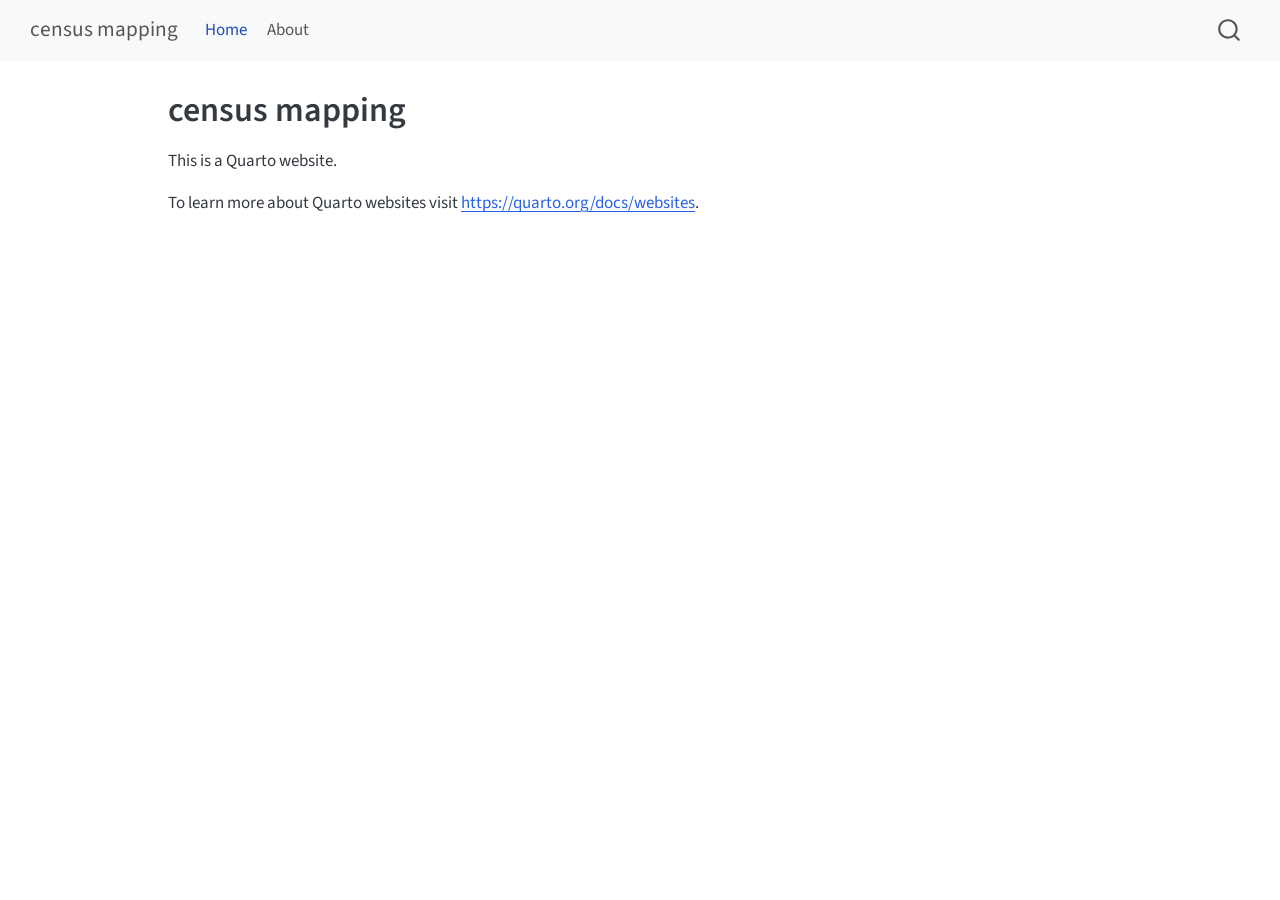
==== index.html @ 7a1b5e90 "Built site for gh-pages" ====
<!DOCTYPE html>
<html xmlns="http://www.w3.org/1999/xhtml" lang="en" xml:lang="en"><head>

<meta charset="utf-8">
<meta name="generator" content="quarto-1.10.19">

<meta name="viewport" content="width=device-width, initial-scale=1.0, user-scalable=yes">


<title>census mapping</title>
<style>
/* Default styles provided by pandoc.
** See https://pandoc.org/MANUAL.html#variables-for-html for config info.
*/
span.smallcaps{font-variant: small-caps;}
div.columns{display: flex; gap: 1.5em;}
div.column{flex: auto;}
@media screen {
div.columns{gap: min(4vw, 1.5em);}
div.column{overflow-x: auto;}
}
div.hanging-indent{margin-left: 1.5em; text-indent: -1.5em;}
ul.task-list{list-style: none;}
ul.task-list li input[type="checkbox"] {
  width: 0.8em;
  margin: 0 0.8em 0.2em -1em; /* quarto-specific, see https://github.com/quarto-dev/quarto-cli/issues/4556 */ 
  vertical-align: middle;
}
</style>


<script src="site_libs/quarto-nav/quarto-nav.js"></script>
<script src="site_libs/quarto-nav/headroom.min.js"></script>
<script src="site_libs/clipboard/clipboard.min.js"></script>
<script src="site_libs/quarto-search/autocomplete.umd.js"></script>
<script src="site_libs/quarto-search/fuse.min.js"></script>
<script src="site_libs/quarto-search/quarto-search.js"></script>
<meta name="quarto:offset" content="./">
<script src="site_libs/quarto-html/quarto.js" type="module"></script>
<script src="site_libs/quarto-html/tabsets/tabsets.js" type="module"></script>
<script src="site_libs/quarto-html/popper.min.js"></script>
<script src="site_libs/quarto-html/tippy.umd.min.js"></script>
<script src="site_libs/quarto-html/anchor.min.js"></script>
<link href="site_libs/quarto-html/tippy.css" rel="stylesheet">
<link href="site_libs/quarto-html/quarto-syntax-highlighting-bf27225e3a48a9273f3daa8f8e829971.css" rel="stylesheet" id="quarto-text-highlighting-styles">
<script src="site_libs/bootstrap/bootstrap.min.js"></script>
<link href="site_libs/bootstrap/bootstrap-icons.css" rel="stylesheet">
<link href="site_libs/bootstrap/bootstrap-22ddd0bc8811bb05b22c9f1af5ad3da3.min.css" rel="stylesheet" append-hash="true" id="quarto-bootstrap" data-mode="light">
<script id="quarto-search-options" type="application/json">{
  "location": "navbar",
  "copy-button": false,
  "collapse-after": 3,
  "panel-placement": "end",
  "type": "overlay",
  "limit": 50,
  "keyboard-shortcut": [
    "f",
    "/",
    "s"
  ],
  "show-item-context": false,
  "language": {
    "search-no-results-text": "No results",
    "search-matching-documents-text": "matching documents",
    "search-copy-link-title": "Copy link to search",
    "search-hide-matches-text": "Hide additional matches",
    "search-more-match-text": "more match in this document",
    "search-more-matches-text": "more matches in this document",
    "search-clear-button-title": "Clear",
    "search-text-placeholder": "",
    "search-detached-cancel-button-title": "Cancel",
    "search-submit-button-title": "Submit",
    "search-label": "Search"
  }
}</script>


<link rel="stylesheet" href="styles.css">
</head>

<body class="nav-fixed quarto-light">

<div id="quarto-search-results"></div>
  <header id="quarto-header" class="headroom fixed-top">
    <nav class="navbar navbar-expand-lg " data-bs-theme="dark">
      <div class="navbar-container container-fluid">
      <div class="navbar-brand-container mx-auto">
    <a class="navbar-brand" href="./index.html">
    <span class="navbar-title">census mapping</span>
    </a>
  </div>
            <div id="quarto-search" class="" title="Search"></div>
          <button class="navbar-toggler" type="button" data-bs-toggle="collapse" data-bs-target="#navbarCollapse" aria-controls="navbarCollapse" role="menu" aria-expanded="false" aria-label="Toggle navigation" onclick="if (window.quartoToggleHeadroom) { window.quartoToggleHeadroom(); }">
  <span class="navbar-toggler-icon"></span>
</button>
          <div class="collapse navbar-collapse" id="navbarCollapse">
            <ul class="navbar-nav navbar-nav-scroll me-auto">
  <li class="nav-item">
    <a class="nav-link active" href="./index.html" aria-current="page"> 
<span class="menu-text">Home</span></a>
  </li>  
  <li class="nav-item">
    <a class="nav-link" href="./about.html"> 
<span class="menu-text">About</span></a>
  </li>  
</ul>
          </div> <!-- /navcollapse -->
            <div class="quarto-navbar-tools">
</div>
      </div> <!-- /container-fluid -->
    </nav>
</header>
<!-- content -->
<div id="quarto-content" class="quarto-container page-columns page-rows-contents page-layout-article page-navbar">
<!-- sidebar -->
<!-- margin-sidebar -->
    <div id="quarto-margin-sidebar" class="sidebar margin-sidebar zindex-bottom">
        
    </div>
<!-- main -->
<main class="content" id="quarto-document-content">

<header id="title-block-header" class="quarto-title-block default">
<div class="quarto-title">
<h1 class="title">census mapping</h1>
</div>



<div class="quarto-title-meta">

    
  
    
  </div>
  


</header>


<p>This is a Quarto website.</p>
<p>To learn more about Quarto websites visit <a href="https://quarto.org/docs/websites" class="uri">https://quarto.org/docs/websites</a>.</p>



</main> <!-- /main -->
<script id="quarto-html-after-body" type="application/javascript">
  window.document.addEventListener("DOMContentLoaded", function (event) {
    const icon = "";
    const anchorJS = new window.AnchorJS();
    anchorJS.options = {
      placement: 'right',
      icon: icon
    };
    anchorJS.add('.anchored');
    const isCodeAnnotation = (el) => {
      for (const clz of el.classList) {
        if (clz.startsWith('code-annotation-')) {                     
          return true;
        }
      }
      return false;
    }
    const onCopySuccess = function(e) {
      // button target
      const button = e.trigger;
      // don't keep focus
      button.blur();
      // flash "checked"
      button.classList.add('code-copy-button-checked');
      var currentTitle = button.getAttribute("title");
      button.setAttribute("title", "Copied!");
      let tooltip;
      if (window.bootstrap) {
        button.setAttribute("data-bs-toggle", "tooltip");
        button.setAttribute("data-bs-placement", "left");
        button.setAttribute("data-bs-title", "Copied!");
        tooltip = new bootstrap.Tooltip(button, 
          { trigger: "manual", 
            customClass: "code-copy-button-tooltip",
            offset: [0, -8]});
        tooltip.show();    
      }
      setTimeout(function() {
        if (tooltip) {
          tooltip.hide();
          button.removeAttribute("data-bs-title");
          button.removeAttribute("data-bs-toggle");
          button.removeAttribute("data-bs-placement");
        }
        button.setAttribute("title", currentTitle);
        button.classList.remove('code-copy-button-checked');
      }, 1000);
      // clear code selection
      e.clearSelection();
    }
    const getTextToCopy = function(trigger) {
      const outerScaffold = trigger.parentElement.cloneNode(true);
      const codeEl = outerScaffold.querySelector('code');
      for (const childEl of codeEl.children) {
        if (isCodeAnnotation(childEl)) {
          childEl.remove();
        }
      }
      return codeEl.innerText;
    }
    const clipboard = new window.ClipboardJS('.code-copy-button:not([data-in-quarto-modal])', {
      text: getTextToCopy
    });
    clipboard.on('success', onCopySuccess);
    if (window.document.getElementById('quarto-embedded-source-code-modal')) {
      const clipboardModal = new window.ClipboardJS('.code-copy-button[data-in-quarto-modal]', {
        text: getTextToCopy,
        container: window.document.getElementById('quarto-embedded-source-code-modal')
      });
      clipboardModal.on('success', onCopySuccess);
    }
      var localhostRegex = new RegExp(/^(?:http|https):\/\/localhost\:?[0-9]*\//);
      var mailtoRegex = new RegExp(/^mailto:/);
        var filterRegex = new RegExp('/' + window.location.host + '/');
      var isInternal = (href) => {
          return filterRegex.test(href) || localhostRegex.test(href) || mailtoRegex.test(href);
      }
      // Inspect non-navigation links and adorn them if external
     var links = window.document.querySelectorAll('a[href]:not(.nav-link):not(.navbar-brand):not(.toc-action):not(.sidebar-link):not(.sidebar-item-toggle):not(.pagination-link):not(.no-external):not([aria-hidden]):not(.dropdown-item):not(.quarto-navigation-tool):not(.about-link)');
      for (var i=0; i<links.length; i++) {
        const link = links[i];
        if (!isInternal(link.href)) {
          // undo the damage that might have been done by quarto-nav.js in the case of
          // links that we want to consider external
          if (link.dataset.originalHref !== undefined) {
            link.href = link.dataset.originalHref;
          }
        }
      }
    function tippyHover(el, contentFn, onTriggerFn, onUntriggerFn) {
      const config = {
        allowHTML: true,
        maxWidth: 500,
        delay: 100,
        arrow: false,
        appendTo: function(el) {
            return el.parentElement;
        },
        interactive: true,
        interactiveBorder: 10,
        theme: 'quarto',
        placement: 'bottom-start',
      };
      if (contentFn) {
        config.content = contentFn;
      }
      if (onTriggerFn) {
        config.onTrigger = onTriggerFn;
      }
      if (onUntriggerFn) {
        config.onUntrigger = onUntriggerFn;
      }
      window.tippy(el, config); 
    }
    const noterefs = window.document.querySelectorAll('a[role="doc-noteref"]');
    for (var i=0; i<noterefs.length; i++) {
      const ref = noterefs[i];
      tippyHover(ref, function() {
        // use id or data attribute instead here
        let href = ref.getAttribute('data-footnote-href') || ref.getAttribute('href');
        try { href = new URL(href).hash; } catch {}
        const id = href.replace(/^#\/?/, "");
        const note = window.document.getElementById(id);
        if (note) {
          return note.innerHTML;
        } else {
          return "";
        }
      });
    }
    const xrefs = window.document.querySelectorAll('a.quarto-xref');
    const processXRef = (id, note) => {
      // Strip column container classes
      const stripColumnClz = (el) => {
        el.classList.remove("page-full", "page-columns");
        if (el.children) {
          for (const child of el.children) {
            stripColumnClz(child);
          }
        }
      }
      stripColumnClz(note)
      if (id === null || id.startsWith('sec-')) {
        // Special case sections, only their first couple elements
        const container = document.createElement("div");
        if (note.children && note.children.length > 2) {
          container.appendChild(note.children[0].cloneNode(true));
          for (let i = 1; i < note.children.length; i++) {
            const child = note.children[i];
            if (child.tagName === "P" && child.innerText === "") {
              continue;
            } else {
              container.appendChild(child.cloneNode(true));
              break;
            }
          }
          if (window.Quarto?.typesetMath) {
            window.Quarto.typesetMath(container);
          }
          return container.innerHTML
        } else {
          if (window.Quarto?.typesetMath) {
            window.Quarto.typesetMath(note);
          }
          return note.innerHTML;
        }
      } else {
        // Remove any anchor links if they are present
        const anchorLink = note.querySelector('a.anchorjs-link');
        if (anchorLink) {
          anchorLink.remove();
        }
        if (window.Quarto?.typesetMath) {
          window.Quarto.typesetMath(note);
        }
        if (note.classList.contains("callout")) {
          return note.outerHTML;
        } else {
          return note.innerHTML;
        }
      }
    }
    for (var i=0; i<xrefs.length; i++) {
      const xref = xrefs[i];
      tippyHover(xref, undefined, function(instance) {
        instance.disable();
        let url = xref.getAttribute('href');
        let hash = undefined; 
        if (url.startsWith('#')) {
          hash = url;
        } else {
          try { hash = new URL(url).hash; } catch {}
        }
        if (hash) {
          const id = hash.replace(/^#\/?/, "");
          const note = window.document.getElementById(id);
          if (note !== null) {
            try {
              const html = processXRef(id, note.cloneNode(true));
              instance.setContent(html);
            } finally {
              instance.enable();
              instance.show();
            }
          } else {
            // See if we can fetch this
            fetch(url.split('#')[0])
            .then(res => res.text())
            .then(html => {
              const parser = new DOMParser();
              const htmlDoc = parser.parseFromString(html, "text/html");
              const note = htmlDoc.getElementById(id);
              if (note !== null) {
                const html = processXRef(id, note);
                instance.setContent(html);
              } 
            }).finally(() => {
              instance.enable();
              instance.show();
            });
          }
        } else {
          // See if we can fetch a full url (with no hash to target)
          // This is a special case and we should probably do some content thinning / targeting
          fetch(url)
          .then(res => res.text())
          .then(html => {
            const parser = new DOMParser();
            const htmlDoc = parser.parseFromString(html, "text/html");
            const note = htmlDoc.querySelector('main.content');
            if (note !== null) {
              // This should only happen for chapter cross references
              // (since there is no id in the URL)
              // remove the first header
              if (note.children.length > 0 && note.children[0].tagName === "HEADER") {
                note.children[0].remove();
              }
              const html = processXRef(null, note);
              instance.setContent(html);
            } 
          }).finally(() => {
            instance.enable();
            instance.show();
          });
        }
      }, function(instance) {
      });
    }
        let selectedAnnoteEl;
        const selectorForAnnotation = ( cell, annotation) => {
          let cellAttr = 'data-code-cell="' + cell + '"';
          let lineAttr = 'data-code-annotation="' +  annotation + '"';
          const selector = 'span[' + cellAttr + '][' + lineAttr + ']';
          return selector;
        }
        const selectCodeLines = (annoteEl) => {
          const doc = window.document;
          const targetCell = annoteEl.getAttribute("data-target-cell");
          const targetAnnotation = annoteEl.getAttribute("data-target-annotation");
          const annoteSpan = window.document.querySelector(selectorForAnnotation(targetCell, targetAnnotation));
          const lines = annoteSpan.getAttribute("data-code-lines").split(",");
          const lineIds = lines.map((line) => {
            return targetCell + "-" + line;
          })
          let top = null;
          let height = null;
          let parent = null;
          if (lineIds.length > 0) {
              //compute the position of the single el (top and bottom and make a div)
              const el = window.document.getElementById(lineIds[0]);
              top = el.offsetTop;
              height = el.offsetHeight;
              parent = el.parentElement.parentElement;
            if (lineIds.length > 1) {
              const lastEl = window.document.getElementById(lineIds[lineIds.length - 1]);
              const bottom = lastEl.offsetTop + lastEl.offsetHeight;
              height = bottom - top;
            }
            if (top !== null && height !== null && parent !== null) {
              // cook up a div (if necessary) and position it 
              let div = window.document.getElementById("code-annotation-line-highlight");
              if (div === null) {
                div = window.document.createElement("div");
                div.setAttribute("id", "code-annotation-line-highlight");
                div.style.position = 'absolute';
                parent.appendChild(div);
              }
              div.style.top = top - 2 + "px";
              div.style.height = height + 4 + "px";
              div.style.left = 0;
              let gutterDiv = window.document.getElementById("code-annotation-line-highlight-gutter");
              if (gutterDiv === null) {
                gutterDiv = window.document.createElement("div");
                gutterDiv.setAttribute("id", "code-annotation-line-highlight-gutter");
                gutterDiv.style.position = 'absolute';
                const codeCell = window.document.getElementById(targetCell);
                const gutter = codeCell.querySelector('.code-annotation-gutter');
                gutter.appendChild(gutterDiv);
              }
              gutterDiv.style.top = top - 2 + "px";
              gutterDiv.style.height = height + 4 + "px";
            }
            selectedAnnoteEl = annoteEl;
          }
        };
        const unselectCodeLines = () => {
          const elementsIds = ["code-annotation-line-highlight", "code-annotation-line-highlight-gutter"];
          elementsIds.forEach((elId) => {
            const div = window.document.getElementById(elId);
            if (div) {
              div.remove();
            }
          });
          selectedAnnoteEl = undefined;
        };
          // Handle positioning of the toggle
      window.addEventListener(
        "resize",
        throttle(() => {
          elRect = undefined;
          if (selectedAnnoteEl) {
            selectCodeLines(selectedAnnoteEl);
          }
        }, 10)
      );
      function throttle(fn, ms) {
      let throttle = false;
      let timer;
        return (...args) => {
          if(!throttle) { // first call gets through
              fn.apply(this, args);
              throttle = true;
          } else { // all the others get throttled
              if(timer) clearTimeout(timer); // cancel #2
              timer = setTimeout(() => {
                fn.apply(this, args);
                timer = throttle = false;
              }, ms);
          }
        };
      }
        // Attach click handler to the DT
        const annoteDls = window.document.querySelectorAll('dt[data-target-cell]');
        for (const annoteDlNode of annoteDls) {
          annoteDlNode.addEventListener('click', (event) => {
            const clickedEl = event.target;
            if (clickedEl !== selectedAnnoteEl) {
              unselectCodeLines();
              const activeEl = window.document.querySelector('dt[data-target-cell].code-annotation-active');
              if (activeEl) {
                activeEl.classList.remove('code-annotation-active');
              }
              selectCodeLines(clickedEl);
              clickedEl.classList.add('code-annotation-active');
            } else {
              // Unselect the line
              unselectCodeLines();
              clickedEl.classList.remove('code-annotation-active');
            }
          });
        }
    const findCites = (el) => {
      const parentEl = el.parentElement;
      if (parentEl) {
        const cites = parentEl.dataset.cites;
        if (cites) {
          return {
            el,
            cites: cites.split(' ')
          };
        } else {
          return findCites(el.parentElement)
        }
      } else {
        return undefined;
      }
    };
    var bibliorefs = window.document.querySelectorAll('a[role="doc-biblioref"]');
    for (var i=0; i<bibliorefs.length; i++) {
      const ref = bibliorefs[i];
      const citeInfo = findCites(ref);
      if (citeInfo) {
        tippyHover(citeInfo.el, function() {
          var popup = window.document.createElement('div');
          citeInfo.cites.forEach(function(cite) {
            var citeDiv = window.document.createElement('div');
            citeDiv.classList.add('hanging-indent');
            citeDiv.classList.add('csl-entry');
            var biblioDiv = window.document.getElementById('ref-' + cite);
            if (biblioDiv) {
              citeDiv.innerHTML = biblioDiv.innerHTML;
            }
            popup.appendChild(citeDiv);
          });
          return popup.innerHTML;
        });
      }
    }
  });
  </script>
</div> <!-- /content -->




</body></html>
---- site_libs/quarto-html/tippy.css ----
.tippy-box[data-animation=fade][data-state=hidden]{opacity:0}[data-tippy-root]{max-width:calc(100vw - 10px)}.tippy-box{position:relative;background-color:#333;color:#fff;border-radius:4px;font-size:14px;line-height:1.4;white-space:normal;outline:0;transition-property:transform,visibility,opacity}.tippy-box[data-placement^=top]>.tippy-arrow{bottom:0}.tippy-box[data-placement^=top]>.tippy-arrow:before{bottom:-7px;left:0;border-width:8px 8px 0;border-top-color:initial;transform-origin:center top}.tippy-box[data-placement^=bottom]>.tippy-arrow{top:0}.tippy-box[data-placement^=bottom]>.tippy-arrow:before{top:-7px;left:0;border-width:0 8px 8px;border-bottom-color:initial;transform-origin:center bottom}.tippy-box[data-placement^=left]>.tippy-arrow{right:0}.tippy-box[data-placement^=left]>.tippy-arrow:before{border-width:8px 0 8px 8px;border-left-color:initial;right:-7px;transform-origin:center left}.tippy-box[data-placement^=right]>.tippy-arrow{left:0}.tippy-box[data-placement^=right]>.tippy-arrow:before{left:-7px;border-width:8px 8px 8px 0;border-right-color:initial;transform-origin:center right}.tippy-box[data-inertia][data-state=visible]{transition-timing-function:cubic-bezier(.54,1.5,.38,1.11)}.tippy-arrow{width:16px;height:16px;color:#333}.tippy-arrow:before{content:"";position:absolute;border-color:transparent;border-style:solid}.tippy-content{position:relative;padding:5px 9px;z-index:1}
---- site_libs/quarto-html/quarto-syntax-highlighting-bf27225e3a48a9273f3daa8f8e829971.css ----
/* quarto syntax highlight colors */
:root {
  --quarto-hl-ot-color: #003B4F;
  --quarto-hl-at-color: #657422;
  --quarto-hl-ss-color: #20794D;
  --quarto-hl-an-color: #5E5E5E;
  --quarto-hl-fu-color: #4758AB;
  --quarto-hl-st-color: #20794D;
  --quarto-hl-cf-color: #003B4F;
  --quarto-hl-op-color: #5E5E5E;
  --quarto-hl-er-color: #AD0000;
  --quarto-hl-bn-color: #AD0000;
  --quarto-hl-al-color: #AD0000;
  --quarto-hl-va-color: #111111;
  --quarto-hl-bu-color: inherit;
  --quarto-hl-ex-color: inherit;
  --quarto-hl-pp-color: #AD0000;
  --quarto-hl-in-color: #5E5E5E;
  --quarto-hl-vs-color: #20794D;
  --quarto-hl-wa-color: #5E5E5E;
  --quarto-hl-do-color: #5E5E5E;
  --quarto-hl-im-color: #00769E;
  --quarto-hl-ch-color: #20794D;
  --quarto-hl-dt-color: #AD0000;
  --quarto-hl-fl-color: #AD0000;
  --quarto-hl-co-color: #5E5E5E;
  --quarto-hl-cv-color: #5E5E5E;
  --quarto-hl-cn-color: #8f5902;
  --quarto-hl-sc-color: #5E5E5E;
  --quarto-hl-dv-color: #AD0000;
  --quarto-hl-kw-color: #003B4F;
}

/* other quarto variables */
:root {
  --quarto-font-monospace: SFMono-Regular, Menlo, Monaco, Consolas, "Liberation Mono", "Courier New", monospace;
}

/* syntax highlight based on Pandoc's rules */
pre > code.sourceCode > span {
  color: #003B4F;
}

code.sourceCode > span {
  color: #003B4F;
}

div.sourceCode,
div.sourceCode pre.sourceCode {
  color: #003B4F;
}

/* Normal */
code span {
  color: #003B4F;
}

/* Alert */
code span.al {
  color: #AD0000;
  font-style: inherit;
}

/* Annotation */
code span.an {
  color: #5E5E5E;
  font-style: inherit;
}

/* Attribute */
code span.at {
  color: #657422;
  font-style: inherit;
}

/* BaseN */
code span.bn {
  color: #AD0000;
  font-style: inherit;
}

/* BuiltIn */
code span.bu {
  font-style: inherit;
}

/* ControlFlow */
code span.cf {
  color: #003B4F;
  font-weight: bold;
  font-style: inherit;
}

/* Char */
code span.ch {
  color: #20794D;
  font-style: inherit;
}

/* Constant */
code span.cn {
  color: #8f5902;
  font-style: inherit;
}

/* Comment */
code span.co {
  color: #5E5E5E;
  font-style: inherit;
}

/* CommentVar */
code span.cv {
  color: #5E5E5E;
  font-style: italic;
}

/* Documentation */
code span.do {
  color: #5E5E5E;
  font-style: italic;
}

/* DataType */
code span.dt {
  color: #AD0000;
  font-style: inherit;
}

/* DecVal */
code span.dv {
  color: #AD0000;
  font-style: inherit;
}

/* Error */
code span.er {
  color: #AD0000;
  font-style: inherit;
}

/* Extension */
code span.ex {
  font-style: inherit;
}

/* Float */
code span.fl {
  color: #AD0000;
  font-style: inherit;
}

/* Function */
code span.fu {
  color: #4758AB;
  font-style: inherit;
}

/* Import */
code span.im {
  color: #00769E;
  font-style: inherit;
}

/* Information */
code span.in {
  color: #5E5E5E;
  font-style: inherit;
}

/* Keyword */
code span.kw {
  color: #003B4F;
  font-weight: bold;
  font-style: inherit;
}

/* Operator */
code span.op {
  color: #5E5E5E;
  font-style: inherit;
}

/* Other */
code span.ot {
  color: #003B4F;
  font-style: inherit;
}

/* Preprocessor */
code span.pp {
  color: #AD0000;
  font-style: inherit;
}

/* SpecialChar */
code span.sc {
  color: #5E5E5E;
  font-style: inherit;
}

/* SpecialString */
code span.ss {
  color: #20794D;
  font-style: inherit;
}

/* String */
code span.st {
  color: #20794D;
  font-style: inherit;
}

/* Variable */
code span.va {
  color: #111111;
  font-style: inherit;
}

/* VerbatimString */
code span.vs {
  color: #20794D;
  font-style: inherit;
}

/* Warning */
code span.wa {
  color: #5E5E5E;
  font-style: italic;
}

.prevent-inlining {
  content: "</";
}

/*# sourceMappingURL=8be38f48d34c45af72792cbd699585e7.css.map */
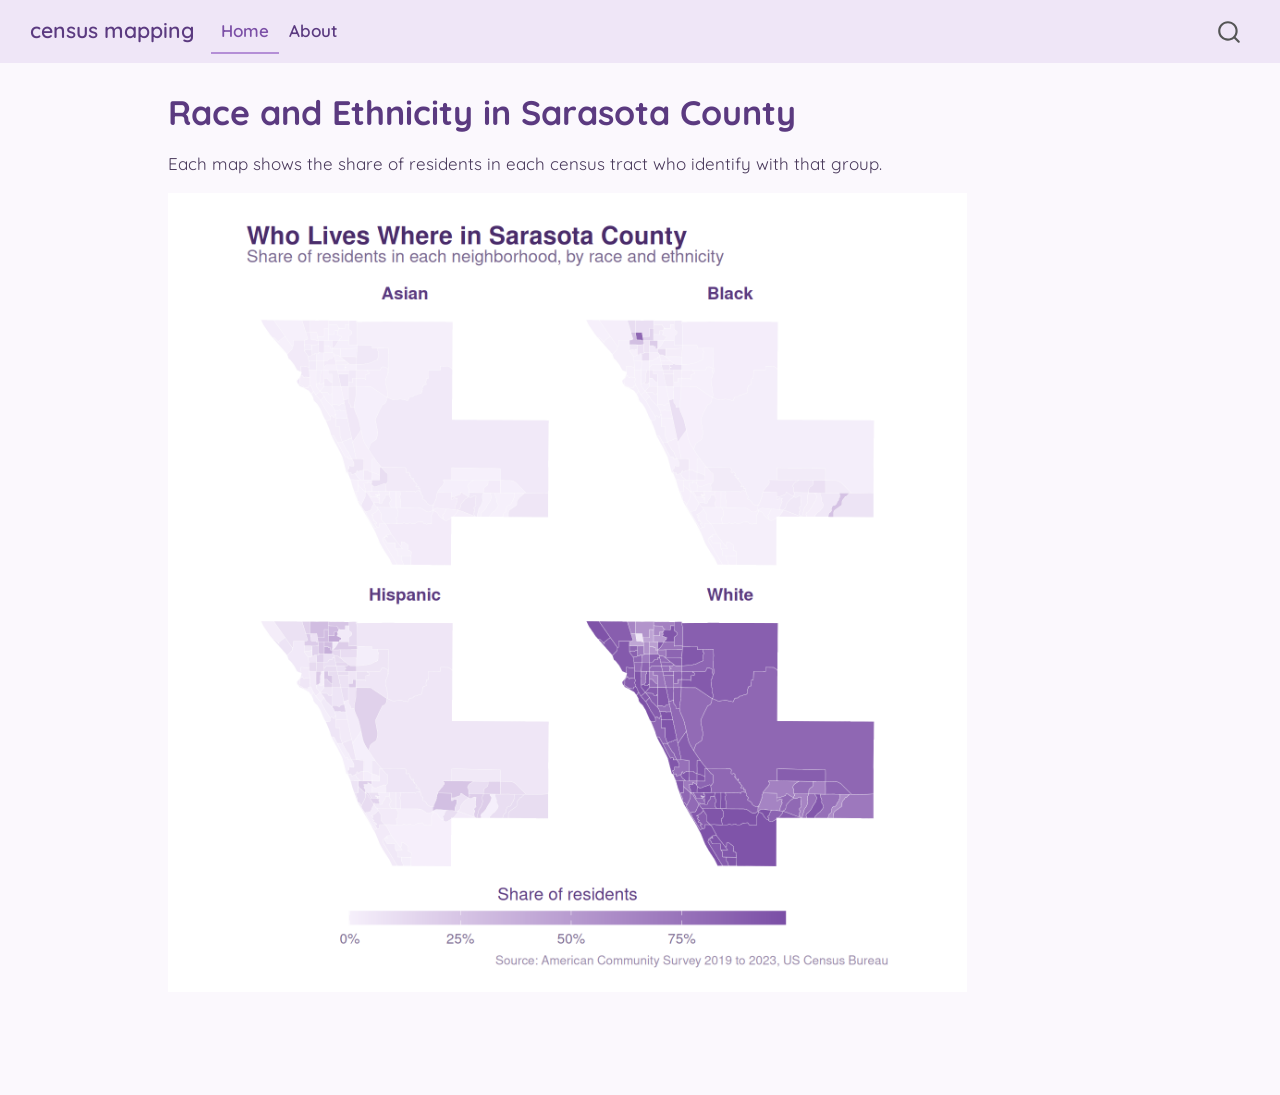
==== commit 06ec80a4: "Built site for gh-pages" ====
--- a/index.html
+++ b/index.html
@@ -7,7 +7,7 @@
 <meta name="viewport" content="width=device-width, initial-scale=1.0, user-scalable=yes">
 
 
-<title>census mapping</title>
+<title>Race and Ethnicity in Sarasota County – census mapping</title>
 <style>
 /* Default styles provided by pandoc.
 ** See https://pandoc.org/MANUAL.html#variables-for-html for config info.
@@ -122,7 +122,7 @@
 
 <header id="title-block-header" class="quarto-title-block default">
 <div class="quarto-title">
-<h1 class="title">census mapping</h1>
+<h1 class="title">Race and Ethnicity in Sarasota County</h1>
 </div>
 
 
@@ -139,8 +139,16 @@
 </header>
 
 
-<p>This is a Quarto website.</p>
-<p>To learn more about Quarto websites visit <a href="https://quarto.org/docs/websites" class="uri">https://quarto.org/docs/websites</a>.</p>
+<p>Each map shows the share of residents in each census tract who identify with that group.</p>
+<div class="cell">
+<div class="cell-output-display">
+<div>
+<figure class="figure">
+<p><img src="index_files/figure-html/unnamed-chunk-2-1.png" class="img-fluid figure-img" width="864"></p>
+</figure>
+</div>
+</div>
+</div>
 
 
 
@@ -218,7 +226,7 @@
     }
       var localhostRegex = new RegExp(/^(?:http|https):\/\/localhost\:?[0-9]*\//);
       var mailtoRegex = new RegExp(/^mailto:/);
-        var filterRegex = new RegExp('/' + window.location.host + '/');
+        var filterRegex = new RegExp("https:\/\/Zheyre\.github\.io\/census-mapping\/");
       var isInternal = (href) => {
           return filterRegex.test(href) || localhostRegex.test(href) || mailtoRegex.test(href);
       }
--- a/styles.css
+++ b/styles.css
@@ -0,0 +1,32 @@
+@import url('https://fonts.googleapis.com/css2?family=Quicksand:wght@400;600;700&display=swap');
+
+body {
+  font-family: 'Quicksand', sans-serif;
+  background-color: #fbf8fd;
+  color: #4a3a5c;
+}
+
+.navbar {
+  background-color: #efe6f7 !important;
+}
+
+.navbar-brand, .navbar .nav-link {
+  color: #5b3a80 !important;
+  font-weight: 600;
+}
+
+.navbar .nav-link.active {
+  color: #7b4fa6 !important;
+  border-bottom: 2px solid #b48ed6;
+}
+
+h1, h2, h3, .title {
+  color: #5b3a80;
+  font-weight: 700;
+}
+
+a {
+  color: #7b4fa6;
+}
+
+
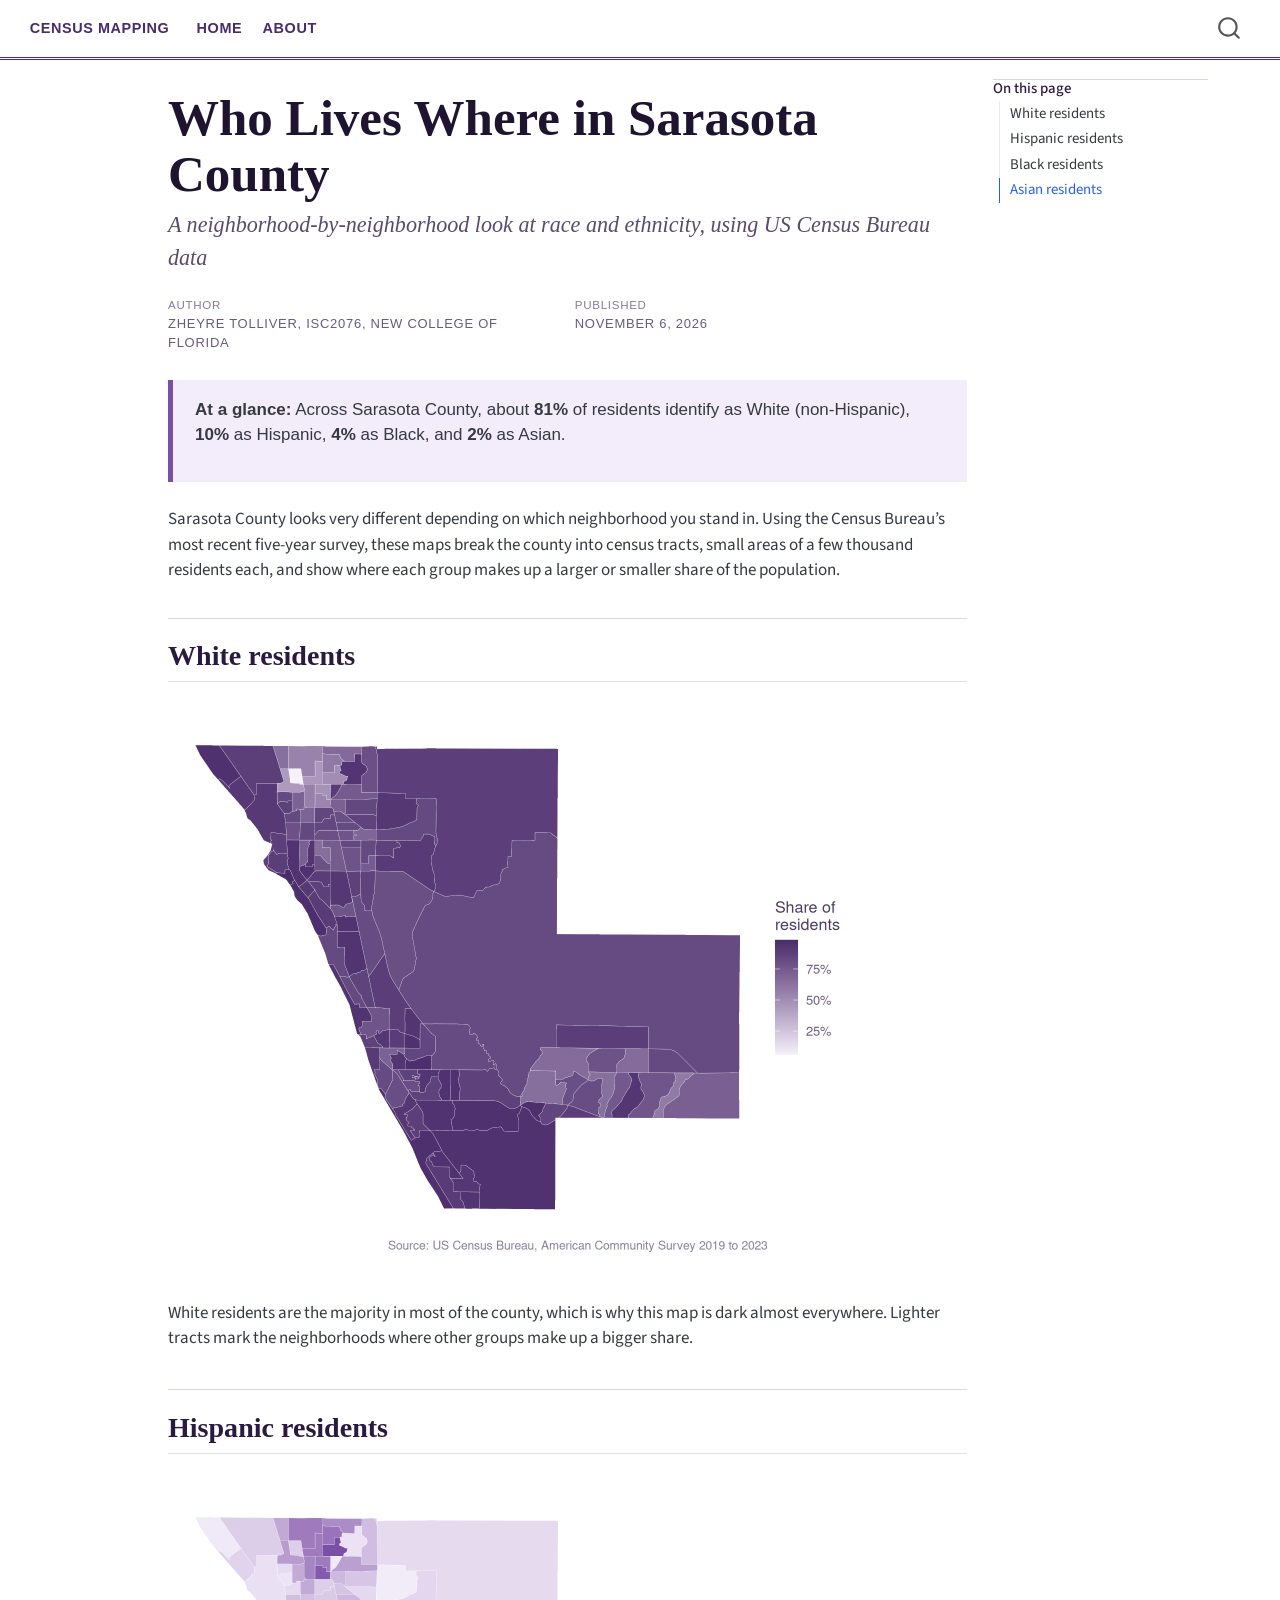
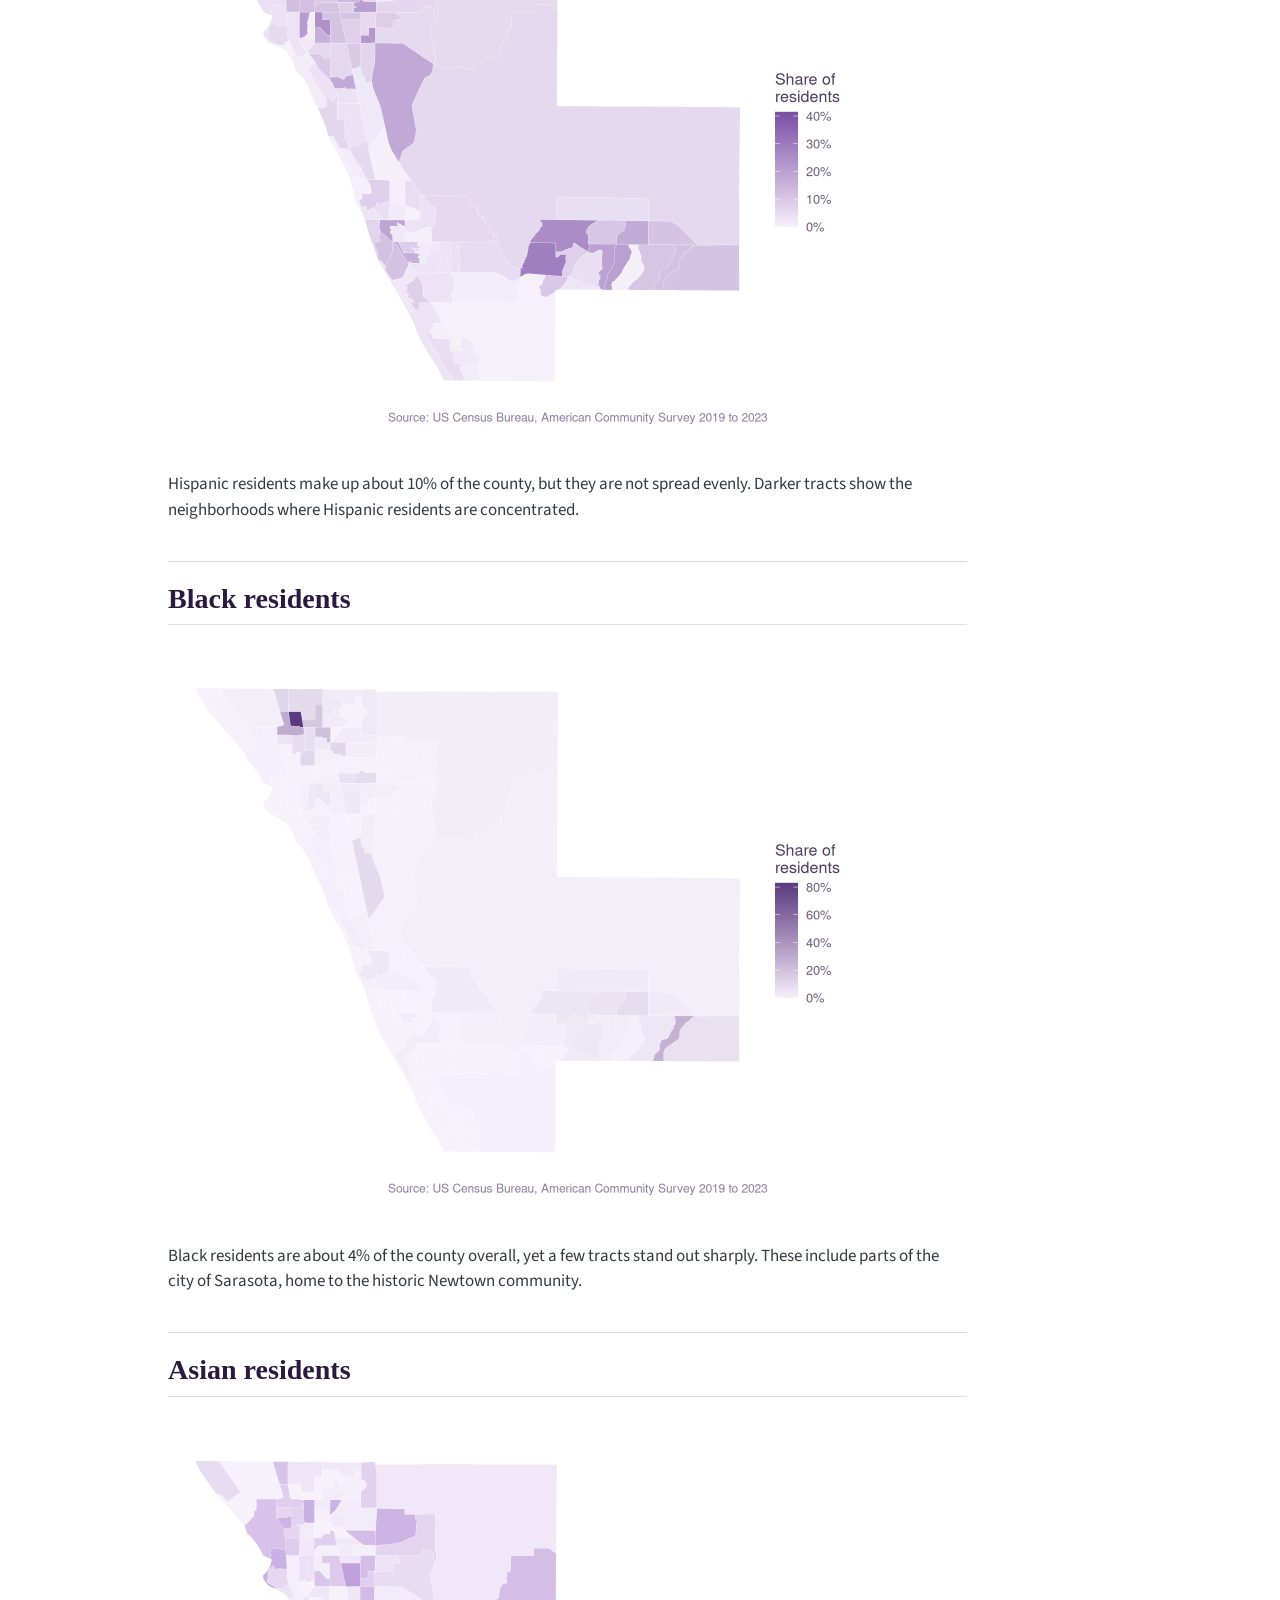
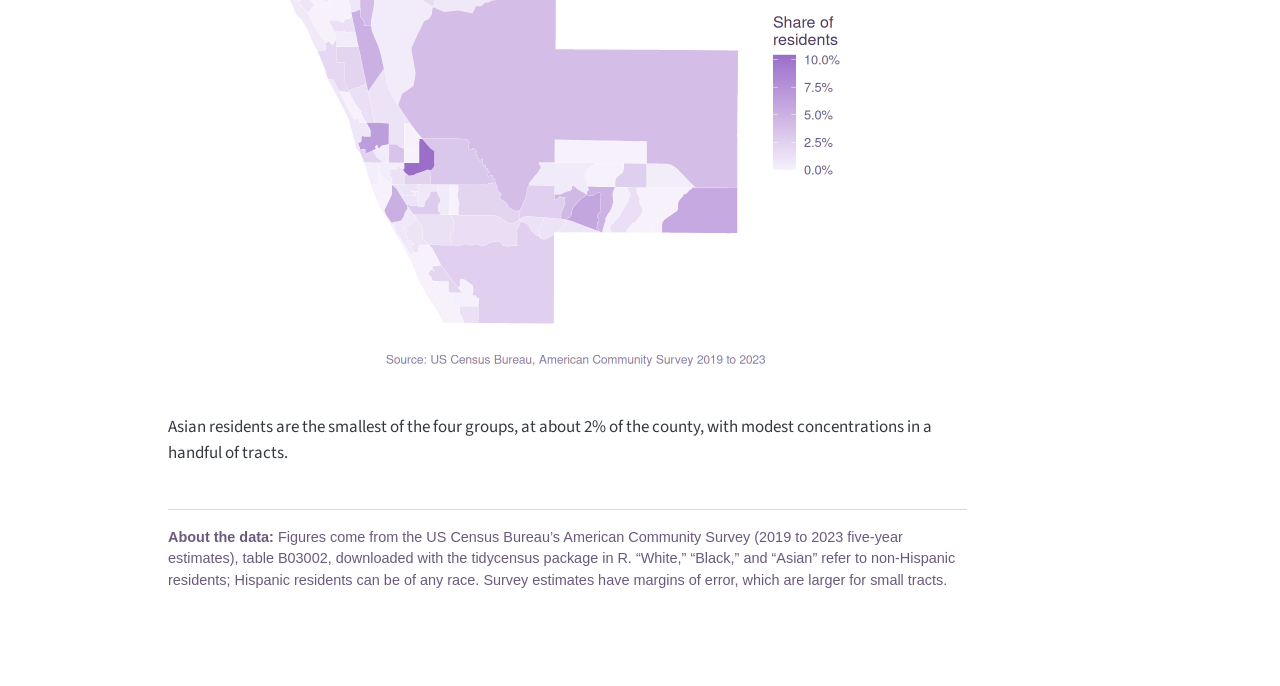
==== commit 5cd25ebe: "Built site for gh-pages" ====
--- a/index.html
+++ b/index.html
@@ -6,8 +6,10 @@
 
 <meta name="viewport" content="width=device-width, initial-scale=1.0, user-scalable=yes">
 
-
-<title>Race and Ethnicity in Sarasota County – census mapping</title>
+<meta name="author" content="Zheyre Tolliver, ISC2076, New College of Florida">
+<meta name="dcterms.date" content="2026-11-06">
+
+<title>Who Lives Where in Sarasota County – census mapping</title>
 <style>
 /* Default styles provided by pandoc.
 ** See https://pandoc.org/MANUAL.html#variables-for-html for config info.
@@ -45,7 +47,7 @@
 <link href="site_libs/quarto-html/quarto-syntax-highlighting-bf27225e3a48a9273f3daa8f8e829971.css" rel="stylesheet" id="quarto-text-highlighting-styles">
 <script src="site_libs/bootstrap/bootstrap.min.js"></script>
 <link href="site_libs/bootstrap/bootstrap-icons.css" rel="stylesheet">
-<link href="site_libs/bootstrap/bootstrap-22ddd0bc8811bb05b22c9f1af5ad3da3.min.css" rel="stylesheet" append-hash="true" id="quarto-bootstrap" data-mode="light">
+<link href="site_libs/bootstrap/bootstrap-977607561cd60f84a551947bb62c3781.min.css" rel="stylesheet" append-hash="true" id="quarto-bootstrap" data-mode="light">
 <script id="quarto-search-options" type="application/json">{
   "location": "navbar",
   "copy-button": false,
@@ -114,22 +116,44 @@
 <div id="quarto-content" class="quarto-container page-columns page-rows-contents page-layout-article page-navbar">
 <!-- sidebar -->
 <!-- margin-sidebar -->
-    <div id="quarto-margin-sidebar" class="sidebar margin-sidebar zindex-bottom">
-        
+    <div id="quarto-margin-sidebar" class="sidebar margin-sidebar">
+        <nav id="TOC" role="doc-toc" class="toc-active">
+    <h2 id="toc-title">On this page</h2>
+   
+  <ul>
+  <li><a href="#white-residents" id="toc-white-residents" class="nav-link active" data-scroll-target="#white-residents">White residents</a></li>
+  <li><a href="#hispanic-residents" id="toc-hispanic-residents" class="nav-link" data-scroll-target="#hispanic-residents">Hispanic residents</a></li>
+  <li><a href="#black-residents" id="toc-black-residents" class="nav-link" data-scroll-target="#black-residents">Black residents</a></li>
+  <li><a href="#asian-residents" id="toc-asian-residents" class="nav-link" data-scroll-target="#asian-residents">Asian residents</a></li>
+  </ul>
+</nav>
     </div>
 <!-- main -->
 <main class="content" id="quarto-document-content">
 
 <header id="title-block-header" class="quarto-title-block default">
 <div class="quarto-title">
-<h1 class="title">Race and Ethnicity in Sarasota County</h1>
+<h1 class="title">Who Lives Where in Sarasota County</h1>
+<p class="subtitle lead">A neighborhood-by-neighborhood look at race and ethnicity, using US Census Bureau data</p>
 </div>
 
 
 
 <div class="quarto-title-meta">
 
+    <div>
+    <div class="quarto-title-meta-heading">Author</div>
+    <div class="quarto-title-meta-contents">
+             <p>Zheyre Tolliver, ISC2076, New College of Florida </p>
+          </div>
+  </div>
     
+    <div>
+    <div class="quarto-title-meta-heading">Published</div>
+    <div class="quarto-title-meta-contents">
+      <p class="date">November 6, 2026</p>
+    </div>
+  </div>
   
     
   </div>
@@ -139,18 +163,67 @@
 </header>
 
 
-<p>Each map shows the share of residents in each census tract who identify with that group.</p>
+<div class="keyfacts">
+<p><strong>At a glance:</strong> Across Sarasota County, about <strong>81%</strong> of residents identify as White (non-Hispanic), <strong>10%</strong> as Hispanic, <strong>4%</strong> as Black, and <strong>2%</strong> as Asian.</p>
+</div>
+<p>Sarasota County looks very different depending on which neighborhood you stand in. Using the Census Bureau’s most recent five-year survey, these maps break the county into census tracts, small areas of a few thousand residents each, and show where each group makes up a larger or smaller share of the population.</p>
+<section id="white-residents" class="level2">
+<h2 class="anchored" data-anchor-id="white-residents">White residents</h2>
 <div class="cell">
 <div class="cell-output-display">
 <div>
 <figure class="figure">
-<p><img src="index_files/figure-html/unnamed-chunk-2-1.png" class="img-fluid figure-img" width="864"></p>
+<p><img src="index_files/figure-html/unnamed-chunk-2-1.png" class="img-fluid figure-img" width="672"></p>
 </figure>
 </div>
 </div>
 </div>
-
-
+<p>White residents are the majority in most of the county, which is why this map is dark almost everywhere. Lighter tracts mark the neighborhoods where other groups make up a bigger share.</p>
+</section>
+<section id="hispanic-residents" class="level2">
+<h2 class="anchored" data-anchor-id="hispanic-residents">Hispanic residents</h2>
+<div class="cell">
+<div class="cell-output-display">
+<div>
+<figure class="figure">
+<p><img src="index_files/figure-html/unnamed-chunk-3-1.png" class="img-fluid figure-img" width="672"></p>
+</figure>
+</div>
+</div>
+</div>
+<p>Hispanic residents make up about 10% of the county, but they are not spread evenly. Darker tracts show the neighborhoods where Hispanic residents are concentrated.</p>
+</section>
+<section id="black-residents" class="level2">
+<h2 class="anchored" data-anchor-id="black-residents">Black residents</h2>
+<div class="cell">
+<div class="cell-output-display">
+<div>
+<figure class="figure">
+<p><img src="index_files/figure-html/unnamed-chunk-4-1.png" class="img-fluid figure-img" width="672"></p>
+</figure>
+</div>
+</div>
+</div>
+<p>Black residents are about 4% of the county overall, yet a few tracts stand out sharply. These include parts of the city of Sarasota, home to the historic Newtown community.</p>
+</section>
+<section id="asian-residents" class="level2">
+<h2 class="anchored" data-anchor-id="asian-residents">Asian residents</h2>
+<div class="cell">
+<div class="cell-output-display">
+<div>
+<figure class="figure">
+<p><img src="index_files/figure-html/unnamed-chunk-5-1.png" class="img-fluid figure-img" width="672"></p>
+</figure>
+</div>
+</div>
+</div>
+<p>Asian residents are the smallest of the four groups, at about 2% of the county, with modest concentrations in a handful of tracts.</p>
+<div class="methods">
+<p><strong>About the data:</strong> Figures come from the US Census Bureau’s American Community Survey (2019 to 2023 five-year estimates), table B03002, downloaded with the tidycensus package in R. “White,” “Black,” and “Asian” refer to non-Hispanic residents; Hispanic residents can be of any race. Survey estimates have margins of error, which are larger for small tracts.</p>
+</div>
+
+
+</section>
 
 </main> <!-- /main -->
 <script id="quarto-html-after-body" type="application/javascript">
--- a/styles.css
+++ b/styles.css
@@ -1,32 +1,15 @@
-@import url('https://fonts.googleapis.com/css2?family=Quicksand:wght@400;600;700&display=swap');
+cat > styles.css << 'EOF'
+@import url('https://fonts.googleapis.com/css2?family=Playfair+Display:wght@700;800&family=Source+Serif+4:wght@400;600&family=Inter:wght@400;600&display=swap');
 
-body {
-  font-family: 'Quicksand', sans-serif;
-  background-color: #fbf8fd;
-  color: #4a3a5c;
-}
+body { font-family: 'Source Serif 4', Georgia, serif; font-size: 1.12rem; line-height: 1.7; color: #2b2333; background: #fdfcfe; }
+.navbar { background: #ffffff !important; border-bottom: 3px double #4a2c6b; }
+.navbar-brand, .navbar .nav-link { font-family: 'Inter', sans-serif; color: #4a2c6b !important; font-weight: 600; letter-spacing: 0.04em; text-transform: uppercase; font-size: 0.85rem; }
+h1.title { font-family: 'Playfair Display', Georgia, serif; font-weight: 800; font-size: 3rem; line-height: 1.1; color: #1f1430; }
+.subtitle { font-family: 'Source Serif 4', serif; font-style: italic; color: #5b4a6e; font-size: 1.3rem; }
+h2 { font-family: 'Playfair Display', Georgia, serif; color: #2b1a40; border-top: 1px solid #ddd2ea; padding-top: 1.2rem; margin-top: 2.2rem; }
+.quarto-title-meta, .byline { font-family: 'Inter', sans-serif; font-size: 0.85rem; color: #6b5a7e; text-transform: uppercase; letter-spacing: 0.05em; }
+.keyfacts { background: #f3ecfa; border-left: 5px solid #7b4fa6; padding: 1rem 1.3rem; margin: 1.5rem 0; font-family: 'Inter', sans-serif; font-size: 1rem; }
+.methods { font-family: 'Inter', sans-serif; font-size: 0.85rem; color: #6b5a7e; border-top: 1px solid #ddd2ea; margin-top: 2.5rem; padding-top: 1rem; }
+a { color: #7b4fa6; }
+EOF
 
-.navbar {
-  background-color: #efe6f7 !important;
-}
-
-.navbar-brand, .navbar .nav-link {
-  color: #5b3a80 !important;
-  font-weight: 600;
-}
-
-.navbar .nav-link.active {
-  color: #7b4fa6 !important;
-  border-bottom: 2px solid #b48ed6;
-}
-
-h1, h2, h3, .title {
-  color: #5b3a80;
-  font-weight: 700;
-}
-
-a {
-  color: #7b4fa6;
-}
-
-
